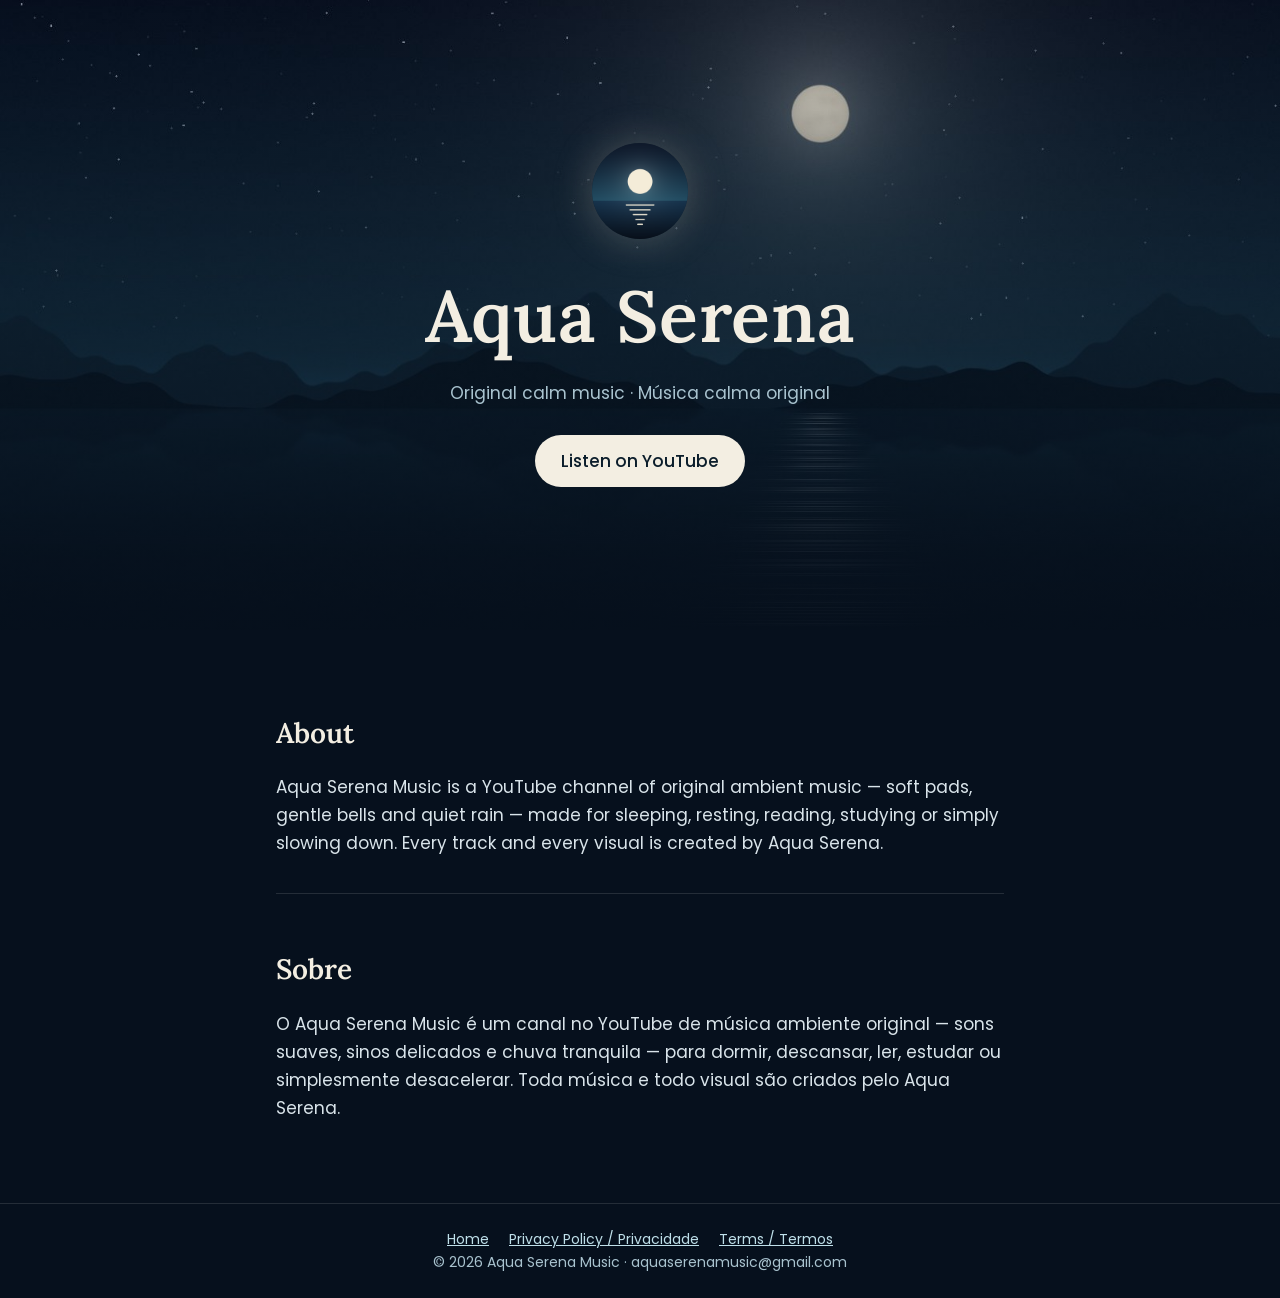
==== index.html @ 64a9fd30 "Site do canal, política de privacidade e termos" ====
<!doctype html><html lang="en"><head><meta charset="utf-8"><meta name="viewport" content="width=device-width,initial-scale=1">
<title>Aqua Serena Music</title><meta name="description" content="Original calm and ambient music for sleep, rest and focus. Música calma e ambiente original.">
<link rel="icon" href="icon.png"><link rel="preconnect" href="https://fonts.googleapis.com"><link href="https://fonts.googleapis.com/css2?family=Lora:wght@600&family=Poppins:wght@300;400;500&display=swap" rel="stylesheet"><link rel="stylesheet" href="style.css"></head><body>
<section class="hero"><img src="icon.png" alt="Aqua Serena logo"><h1>Aqua Serena</h1>
<p class="tag">Original calm music · Música calma original</p>
<a class="btn" href="https://www.youtube.com/@aquaserenamusic">Listen on YouTube</a></section>
<main>
<h2>About</h2>
<p>Aqua Serena Music is a YouTube channel of original ambient music — soft pads, gentle bells and quiet rain — made for sleeping, resting, reading, studying or simply slowing down. Every track and every visual is created by Aqua Serena.</p>
<div class="pt"><h2>Sobre</h2>
<p>O Aqua Serena Music é um canal no YouTube de música ambiente original — sons suaves, sinos delicados e chuva tranquila — para dormir, descansar, ler, estudar ou simplesmente desacelerar. Toda música e todo visual são criados pelo Aqua Serena.</p></div>
</main><footer><a href="index.html">Home</a><a href="privacy.html">Privacy Policy / Privacidade</a><a href="terms.html">Terms / Termos</a><br>© 2026 Aqua Serena Music · aquaserenamusic@gmail.com</footer></body></html>
---- style.css ----
:root{--bg:#06101d;--ink:#f3eee2;--muted:#a9c3cf;--accent:#bfe0ea;--line:rgba(255,255,255,.12)}
*{box-sizing:border-box}
body{margin:0;overflow-wrap:break-word;background:var(--bg);color:var(--ink);font:17px/1.65 "Poppins",system-ui,-apple-system,Segoe UI,Roboto,sans-serif}
a{color:var(--accent)}
.hero{min-height:70vh;display:flex;flex-direction:column;justify-content:center;align-items:center;text-align:center;padding:48px 16px;background:linear-gradient(180deg,rgba(6,16,29,.15),rgba(6,16,29,.85)),url(hero.jpg) center/cover no-repeat}
.hero img{width:96px;height:96px;border-radius:50%;box-shadow:0 0 40px rgba(244,236,216,.25)}
h1{font-family:"Lora",Georgia,serif;font-weight:600;font-size:clamp(40px,8vw,72px);margin:18px 0 4px;letter-spacing:.01em}
.tag{color:var(--muted);margin:0 0 28px}
.btn{display:inline-block;padding:12px 26px;border-radius:999px;background:var(--ink);color:#0b1d2b;text-decoration:none;font-weight:500}
main{max-width:760px;margin:0 auto;padding:40px 16px 64px}
h2{font-family:"Lora",Georgia,serif;font-weight:600;font-size:28px;margin:40px 0 8px}
h3{font-size:18px;margin:28px 0 6px}
p,li{color:#d9e4ea}
.pt{border-top:1px solid var(--line);margin-top:36px;padding-top:12px}
footer{border-top:1px solid var(--line);text-align:center;padding:24px 16px;color:var(--muted);font-size:14px}
footer a{margin:0 10px}
.doc main{padding-top:56px}
.doc h1{font-size:clamp(32px,6vw,46px)}
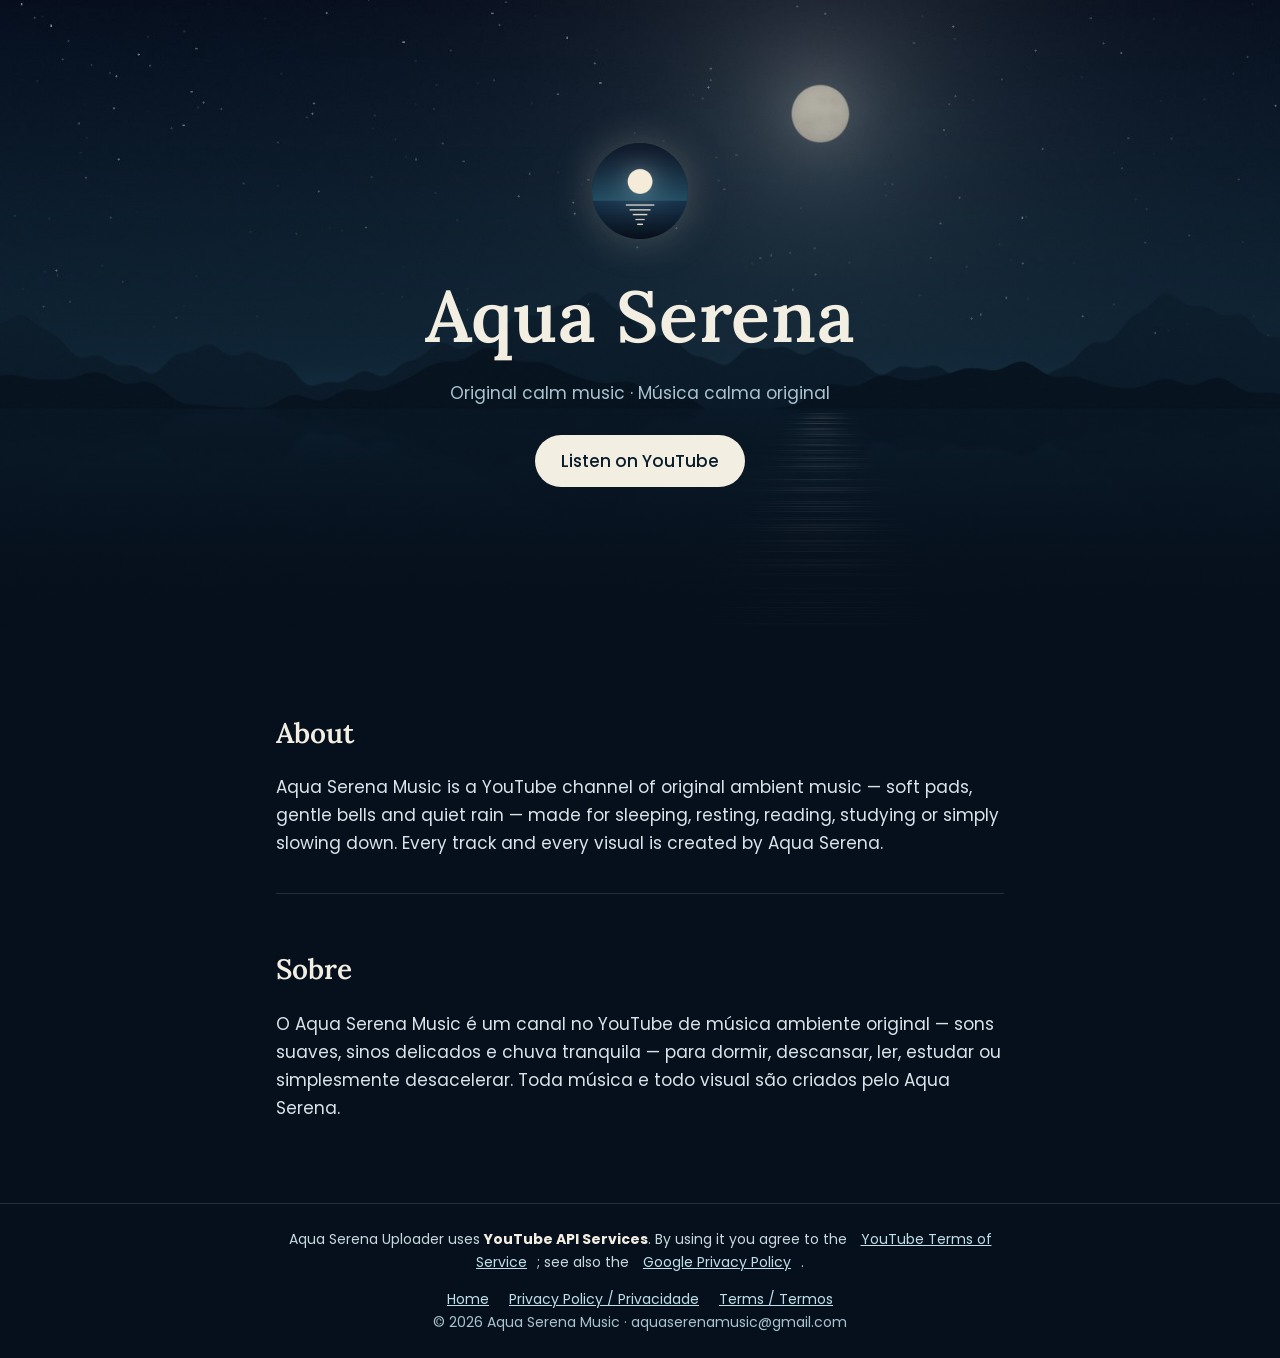
==== commit 0c9c5b0b: "Aviso YouTube API Services e política de exclusão de dados" ====
--- a/index.html
+++ b/index.html
@@ -9,4 +9,4 @@
 <p>Aqua Serena Music is a YouTube channel of original ambient music — soft pads, gentle bells and quiet rain — made for sleeping, resting, reading, studying or simply slowing down. Every track and every visual is created by Aqua Serena.</p>
 <div class="pt"><h2>Sobre</h2>
 <p>O Aqua Serena Music é um canal no YouTube de música ambiente original — sons suaves, sinos delicados e chuva tranquila — para dormir, descansar, ler, estudar ou simplesmente desacelerar. Toda música e todo visual são criados pelo Aqua Serena.</p></div>
-</main><footer><a href="index.html">Home</a><a href="privacy.html">Privacy Policy / Privacidade</a><a href="terms.html">Terms / Termos</a><br>© 2026 Aqua Serena Music · aquaserenamusic@gmail.com</footer></body></html>
+</main><footer><p class="yt">Aqua Serena Uploader uses <strong>YouTube API Services</strong>. By using it you agree to the <a href="https://www.youtube.com/t/terms">YouTube Terms of Service</a>; see also the <a href="https://policies.google.com/privacy">Google Privacy Policy</a>.</p><a href="index.html">Home</a><a href="privacy.html">Privacy Policy / Privacidade</a><a href="terms.html">Terms / Termos</a><br>© 2026 Aqua Serena Music · aquaserenamusic@gmail.com</footer></body></html>
--- a/style.css
+++ b/style.css
@@ -16,3 +16,5 @@
 footer a{margin:0 10px}
 .doc main{padding-top:56px}
 .doc h1{font-size:clamp(32px,6vw,46px)}
+.yt{max-width:760px;margin:0 auto 14px;color:#c9d8df}
+.yt strong{color:var(--ink)}
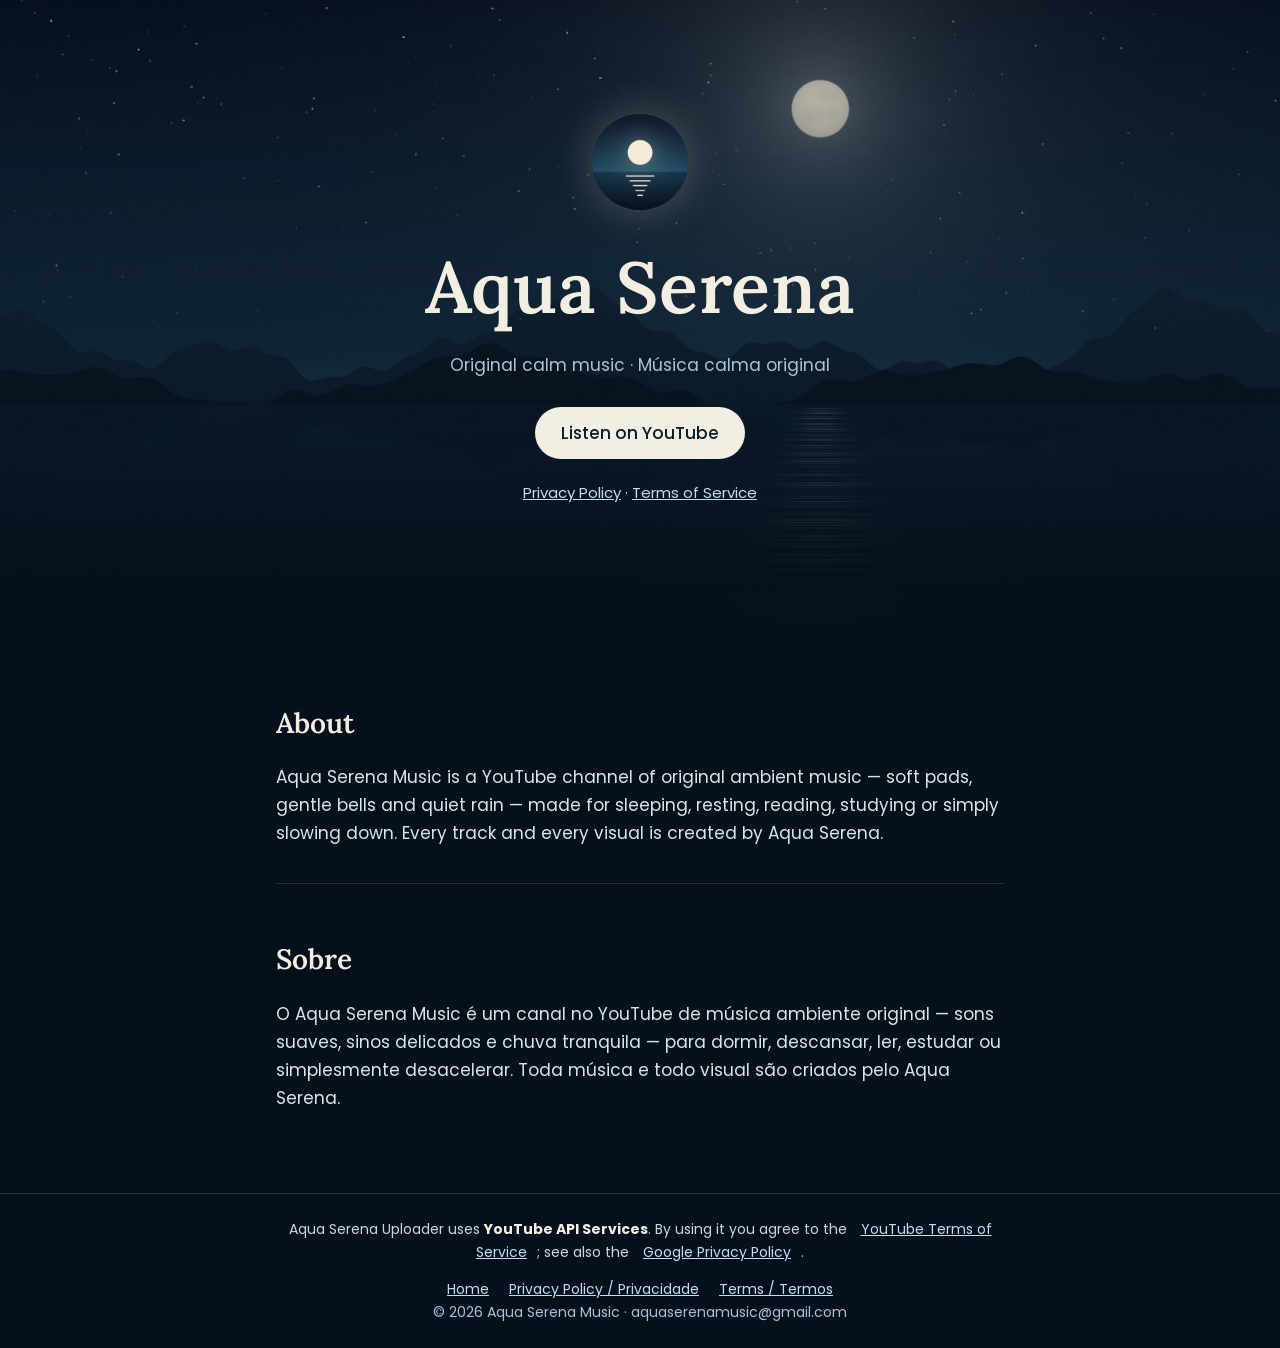
==== commit 8734a596: "Links de política e termos em destaque na página inicial" ====
--- a/index.html
+++ b/index.html
@@ -3,7 +3,8 @@
 <link rel="icon" href="icon.png"><link rel="preconnect" href="https://fonts.googleapis.com"><link href="https://fonts.googleapis.com/css2?family=Lora:wght@600&family=Poppins:wght@300;400;500&display=swap" rel="stylesheet"><link rel="stylesheet" href="style.css"></head><body>
 <section class="hero"><img src="icon.png" alt="Aqua Serena logo"><h1>Aqua Serena</h1>
 <p class="tag">Original calm music · Música calma original</p>
-<a class="btn" href="https://www.youtube.com/@aquaserenamusic">Listen on YouTube</a></section>
+<a class="btn" href="https://www.youtube.com/@AquaSerenaMusic">Listen on YouTube</a>
+<p class="legal"><a href="privacy.html">Privacy Policy</a> · <a href="terms.html">Terms of Service</a></p></section>
 <main>
 <h2>About</h2>
 <p>Aqua Serena Music is a YouTube channel of original ambient music — soft pads, gentle bells and quiet rain — made for sleeping, resting, reading, studying or simply slowing down. Every track and every visual is created by Aqua Serena.</p>
--- a/style.css
+++ b/style.css
@@ -2,7 +2,7 @@
 *{box-sizing:border-box}
 body{margin:0;overflow-wrap:break-word;background:var(--bg);color:var(--ink);font:17px/1.65 "Poppins",system-ui,-apple-system,Segoe UI,Roboto,sans-serif}
 a{color:var(--accent)}
-.hero{min-height:70vh;display:flex;flex-direction:column;justify-content:center;align-items:center;text-align:center;padding:48px 16px;background:linear-gradient(180deg,rgba(6,16,29,.15),rgba(6,16,29,.85)),url(hero.jpg) center/cover no-repeat}
+.hero{min-height:min(70vh,620px);display:flex;flex-direction:column;justify-content:center;align-items:center;text-align:center;padding:48px 16px;background:linear-gradient(180deg,rgba(6,16,29,.15),rgba(6,16,29,.85)),url(hero.jpg) center/cover no-repeat}
 .hero img{width:96px;height:96px;border-radius:50%;box-shadow:0 0 40px rgba(244,236,216,.25)}
 h1{font-family:"Lora",Georgia,serif;font-weight:600;font-size:clamp(40px,8vw,72px);margin:18px 0 4px;letter-spacing:.01em}
 .tag{color:var(--muted);margin:0 0 28px}
@@ -18,3 +18,12 @@
 .doc h1{font-size:clamp(32px,6vw,46px)}
 .yt{max-width:760px;margin:0 auto 14px;color:#c9d8df}
 .yt strong{color:var(--ink)}
+@media print{
+  body{background:#fff;color:#111}
+  p,li,.yt,footer,.tag,.yt strong{color:#222!important}
+  a{color:#0b57d0}
+  .pt,footer{border-color:#ccc}
+  .doc main{padding-top:0}
+}
+.legal{margin:22px 0 0;font-size:15px}
+.legal a{color:var(--accent)}
